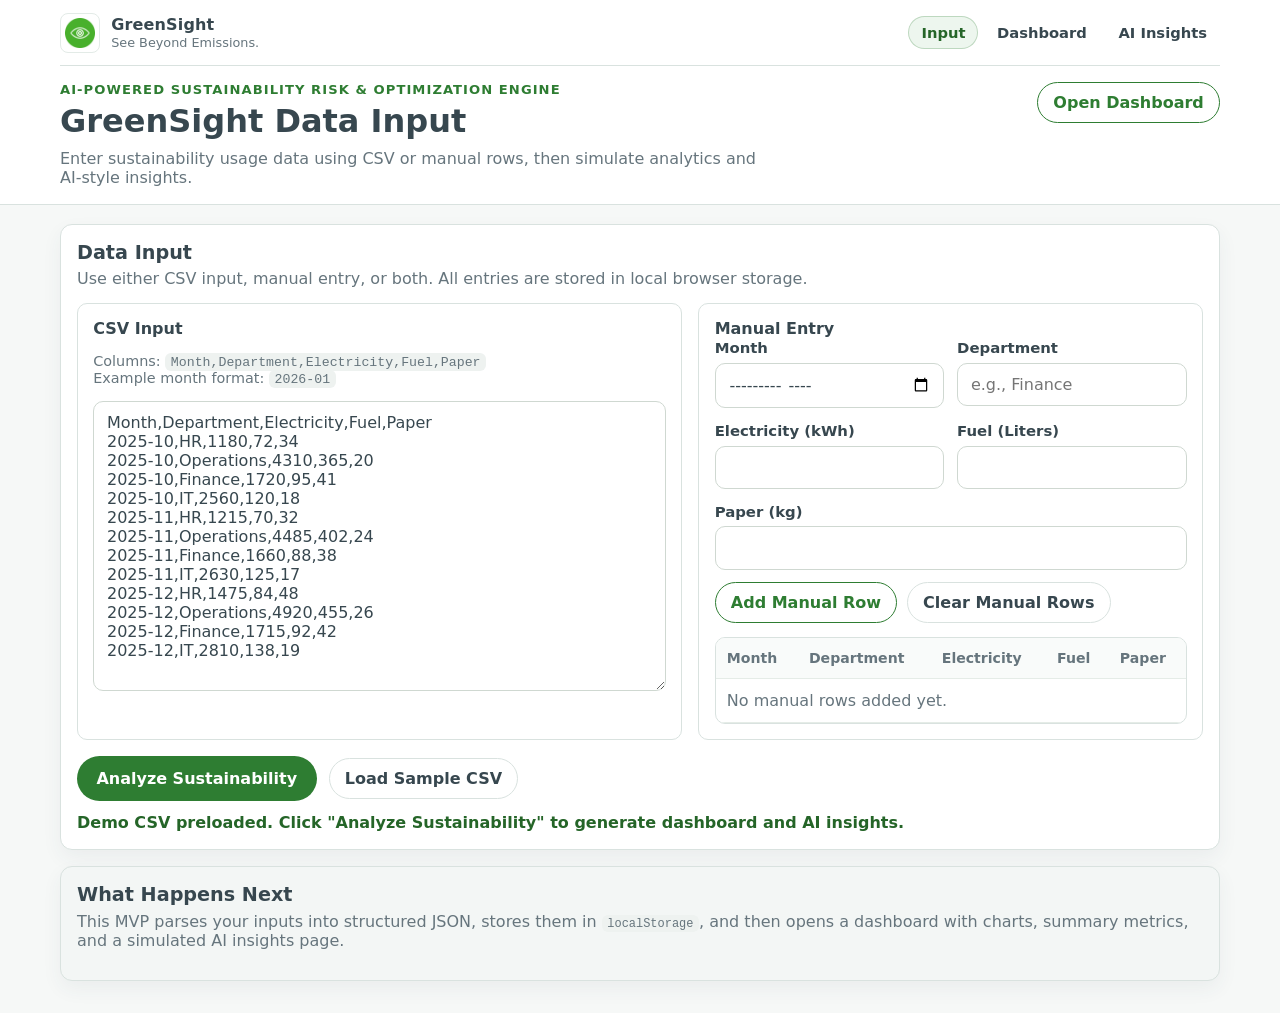
==== index.html @ 0e5b0929 "Initial Commit" ====
<!DOCTYPE html>
<html lang="en">
<head>
  <meta charset="UTF-8" />
  <meta name="viewport" content="width=device-width, initial-scale=1.0" />
  <title>GreenSight | Data Input</title>
  <link rel="stylesheet" href="style.css" />
</head>
<body class="page-input">
  <header class="site-header">
    <div class="container">
      <div class="brand-nav">
        <a href="index.html" class="brand-lockup" aria-label="GreenSight home">
          <img
            src="./logo.png"
            alt="GreenSight logo"
            class="brand-logo"
            onerror="this.onerror=null;this.src='./assets/logo.png';"
          />
          <span class="brand-copy">
            <span class="brand-name">GreenSight</span>
            <span class="brand-tagline">See Beyond Emissions.</span>
          </span>
        </a>
        <nav class="top-nav" aria-label="Primary">
          <a class="nav-link nav-link-input" href="index.html">Input</a>
          <a class="nav-link nav-link-dashboard" href="dashboard.html">Dashboard</a>
          <a class="nav-link nav-link-insights" href="ai-results.html">AI Insights</a>
        </nav>
      </div>

      <div class="header-inner">
        <div>
          <p class="eyebrow">AI-Powered Sustainability Risk & Optimization Engine</p>
          <h1>GreenSight Data Input</h1>
          <p class="subtitle">
            Enter sustainability usage data using CSV or manual rows, then simulate analytics and AI-style insights.
          </p>
        </div>
        <a class="btn btn-secondary" href="dashboard.html">Open Dashboard</a>
      </div>
    </div>
  </header>

  <main class="container">
    <section class="panel">
      <div class="section-heading">
        <h2>Data Input</h2>
        <p>Use either CSV input, manual entry, or both. All entries are stored in local browser storage.</p>
      </div>

      <div class="grid-2">
        <div class="card">
          <h3>CSV Input</h3>
          <p class="muted small">
            Columns: <code>Month,Department,Electricity,Fuel,Paper</code><br />
            Example month format: <code>2026-01</code>
          </p>
          <label for="csvInput" class="sr-only">CSV Input</label>
          <textarea
            id="csvInput"
            rows="14"
            placeholder="Month,Department,Electricity,Fuel,Paper&#10;2026-01,HR,1200,80,35&#10;2026-01,Operations,4200,350,22"
          ></textarea>
        </div>

        <div class="card">
          <h3>Manual Entry</h3>
          <form id="manualForm" novalidate>
            <div class="form-grid">
              <div>
                <label for="month">Month</label>
                <input id="month" name="month" type="month" required />
              </div>
              <div>
                <label for="department">Department</label>
                <input id="department" name="department" type="text" placeholder="e.g., Finance" required />
              </div>
              <div>
                <label for="electricity">Electricity (kWh)</label>
                <input id="electricity" name="electricity" type="number" min="0" step="0.01" required />
              </div>
              <div>
                <label for="fuel">Fuel (Liters)</label>
                <input id="fuel" name="fuel" type="number" min="0" step="0.01" required />
              </div>
              <div>
                <label for="paper">Paper (kg)</label>
                <input id="paper" name="paper" type="number" min="0" step="0.01" required />
              </div>
            </div>

            <div class="actions-row">
              <button type="button" id="addManualRowBtn" class="btn btn-secondary">Add Manual Row</button>
              <button type="button" id="clearManualRowsBtn" class="btn btn-ghost">Clear Manual Rows</button>
            </div>
          </form>

          <div class="mini-table-wrap">
            <table class="data-table compact" id="manualRowsTable">
              <thead>
                <tr>
                  <th>Month</th>
                  <th>Department</th>
                  <th>Electricity</th>
                  <th>Fuel</th>
                  <th>Paper</th>
                </tr>
              </thead>
              <tbody>
                <tr>
                  <td colspan="5" class="empty-cell">No manual rows added yet.</td>
                </tr>
              </tbody>
            </table>
          </div>
        </div>
      </div>

      <div class="toolbar">
        <button id="analyzeBtn" class="btn btn-primary btn-large">Analyze Sustainability</button>
        <button id="loadSampleBtn" class="btn btn-ghost">Load Sample CSV</button>
      </div>

      <div id="inputStatus" class="status-message" aria-live="polite"></div>
    </section>

    <section class="panel panel-soft">
      <div class="section-heading">
        <h2>What Happens Next</h2>
        <p>
          This MVP parses your inputs into structured JSON, stores them in <code>localStorage</code>, and then opens a dashboard
          with charts, summary metrics, and a simulated AI insights page.
        </p>
      </div>
    </section>
  </main>

  <script src="main.js" defer></script>
</body>
</html>
---- style.css ----
:root {
  --color-primary: #2e7d32;
  --color-primary-dark: #256528;
  --color-primary-soft: #edf6ee;
  --color-accent: #43a047;
  --color-warning: #f9a825;
  --color-bg: #f6f8f7;
  --color-surface: #ffffff;
  --color-surface-soft: #f3f6f5;
  --color-text: #37474f;
  --color-muted: #66757d;
  --color-border: #d9e2df;
  --color-danger: #c62828;
  --color-danger-soft: #ffebee;
  --color-shadow: 0 8px 20px rgba(55, 71, 79, 0.06);
  --radius: 12px;
  --radius-sm: 10px;
  --container: 1160px;
}

* {
  box-sizing: border-box;
}

html,
body {
  margin: 0;
  padding: 0;
  font-family: system-ui, -apple-system, BlinkMacSystemFont, "Segoe UI", Roboto, "Helvetica Neue", Arial, sans-serif;
  color: var(--color-text);
  background: var(--color-bg);
}

img,
canvas {
  max-width: 100%;
  display: block;
}

a {
  color: inherit;
  text-decoration: none;
}

code {
  background: #eef2f0;
  padding: 0.1rem 0.35rem;
  border-radius: 6px;
  font-size: 0.92em;
}

.container {
  width: min(var(--container), calc(100% - 2rem));
  margin: 0 auto;
}

.site-header {
  border-bottom: 1px solid var(--color-border);
  background: #fff;
}

.brand-nav {
  display: flex;
  align-items: center;
  justify-content: space-between;
  gap: 1rem;
  padding: 0.8rem 0 0.75rem;
  border-bottom: 1px solid var(--color-border);
}

.brand-lockup {
  display: inline-flex;
  align-items: center;
  gap: 0.7rem;
  min-width: 0;
}

.brand-logo {
  width: 40px;
  height: 40px;
  object-fit: contain;
  border-radius: 8px;
  background: #fff;
  border: 1px solid #e3ebe7;
  padding: 0.25rem;
}

.brand-copy {
  display: inline-flex;
  flex-direction: column;
  min-width: 0;
}

.brand-name {
  font-size: 1rem;
  font-weight: 800;
  color: var(--color-text);
  letter-spacing: 0.01em;
}

.brand-tagline {
  margin-top: 0.05rem;
  font-size: 0.8rem;
  color: var(--color-muted);
}

.top-nav {
  display: flex;
  align-items: center;
  gap: 0.35rem;
  flex-wrap: wrap;
}

.nav-link {
  display: inline-flex;
  align-items: center;
  justify-content: center;
  padding: 0.45rem 0.75rem;
  border-radius: 999px;
  color: var(--color-text);
  border: 1px solid transparent;
  font-weight: 600;
  font-size: 0.92rem;
  transition: background-color 140ms ease, border-color 140ms ease, color 140ms ease;
}

.nav-link:hover {
  background: #f3f7f4;
  border-color: #e0e8e4;
  color: var(--color-primary-dark);
}

.page-input .nav-link-input,
.page-dashboard .nav-link-dashboard,
.page-insights .nav-link-insights {
  background: var(--color-primary-soft);
  color: var(--color-primary-dark);
  border-color: rgba(46, 125, 50, 0.25);
}

.header-inner {
  padding: 1rem 0 1.05rem;
  display: flex;
  align-items: flex-start;
  justify-content: space-between;
  gap: 1rem;
}

.header-actions {
  display: flex;
  gap: 0.65rem;
  flex-wrap: wrap;
  justify-content: flex-end;
}

.eyebrow {
  margin: 0 0 0.35rem;
  color: var(--color-primary);
  font-size: 0.82rem;
  font-weight: 700;
  letter-spacing: 0.08em;
  text-transform: uppercase;
}

h1,
h2,
h3,
h4 {
  margin: 0;
  line-height: 1.2;
}

h1 {
  font-size: clamp(1.35rem, 2.6vw, 2rem);
}

h2 {
  font-size: 1.2rem;
}

h3 {
  font-size: 1rem;
}

.subtitle {
  margin: 0.5rem 0 0;
  color: var(--color-muted);
  max-width: 70ch;
}

main.container {
  padding: 1.2rem 0 2rem;
  display: grid;
  gap: 1rem;
}

.panel {
  background: var(--color-surface);
  border: 1px solid var(--color-border);
  border-radius: var(--radius);
  box-shadow: var(--color-shadow);
  padding: 1rem;
}

.panel-soft {
  background: var(--color-surface-soft);
}

.section-heading {
  margin-bottom: 0.9rem;
}

.section-heading p {
  margin: 0.35rem 0 0;
  color: var(--color-muted);
}

.grid-2 {
  display: grid;
  grid-template-columns: 1.2fr 1fr;
  gap: 1rem;
}

.card {
  border: 1px solid var(--color-border);
  background: #fff;
  border-radius: var(--radius-sm);
  padding: 0.95rem;
}

.muted {
  color: var(--color-muted);
}

.small {
  font-size: 0.9rem;
}

textarea,
input,
select,
button {
  font: inherit;
}

textarea,
input,
select {
  width: 100%;
  border: 1px solid #cfd8d1;
  border-radius: 10px;
  background: #fff;
  padding: 0.7rem 0.8rem;
  color: var(--color-text);
}

textarea:focus,
input:focus,
select:focus {
  outline: 2px solid rgba(46, 125, 50, 0.2);
  border-color: var(--color-primary);
}

label {
  display: inline-block;
  margin-bottom: 0.35rem;
  font-weight: 600;
  font-size: 0.93rem;
}

.form-grid {
  display: grid;
  grid-template-columns: 1fr 1fr;
  gap: 0.8rem;
}

.form-grid > div:last-child {
  grid-column: span 2;
}

.actions-row {
  display: flex;
  gap: 0.6rem;
  margin-top: 0.8rem;
  flex-wrap: wrap;
}

.toolbar {
  display: flex;
  align-items: center;
  gap: 0.75rem;
  flex-wrap: wrap;
  margin-top: 1rem;
}

.btn {
  display: inline-flex;
  align-items: center;
  justify-content: center;
  gap: 0.4rem;
  border-radius: 999px;
  border: 1px solid transparent;
  padding: 0.62rem 0.95rem;
  cursor: pointer;
  font-weight: 600;
  transition: background-color 140ms ease, border-color 140ms ease, color 140ms ease, transform 140ms ease;
}

.btn:hover {
  transform: translateY(-1px);
}

.btn:disabled {
  opacity: 0.65;
  cursor: not-allowed;
  transform: none;
}

.btn-primary {
  background: var(--color-primary);
  color: #fff;
}

.btn-primary:hover {
  background: var(--color-primary-dark);
}

.btn-secondary {
  background: #fff;
  color: var(--color-primary);
  border-color: var(--color-primary);
}

.btn-secondary:hover {
  background: #f4fbf5;
  border-color: var(--color-primary-dark);
  color: var(--color-primary-dark);
}

.btn-ghost {
  background: #fff;
  color: var(--color-text);
  border-color: var(--color-border);
}

.btn-large {
  padding: 0.75rem 1.15rem;
}

.status-message {
  min-height: 1.25rem;
  margin-top: 0.75rem;
  font-weight: 600;
}

.status-message.error {
  color: var(--color-danger);
}

.status-message.success {
  color: var(--color-primary-dark);
}

.metric-grid {
  display: grid;
  grid-template-columns: repeat(4, minmax(0, 1fr));
  gap: 0.8rem;
}

.dashboard-summary-grid {
  grid-template-columns: repeat(auto-fit, minmax(210px, 1fr));
}

.metric-card {
  background: #ffffff;
  border: 1px solid var(--color-border);
  border-radius: var(--radius-sm);
  padding: 0.95rem;
}

.metric-card .metric-label {
  font-size: 0.88rem;
  color: var(--color-muted);
  margin-bottom: 0.4rem;
}

.metric-card .metric-value {
  font-size: 1.25rem;
  font-weight: 700;
}

.metric-card .metric-note {
  margin-top: 0.35rem;
  color: var(--color-muted);
  font-size: 0.85rem;
}

.metric-card-icon .metric-card-head {
  display: flex;
  align-items: center;
  gap: 0.65rem;
}

.metric-icon {
  width: 2.1rem;
  height: 2.1rem;
  display: inline-flex;
  align-items: center;
  justify-content: center;
  font-size: 1.35rem;
  color: #54646c;
  background: #f2f4f5;
  border: 1px solid #dde4e7;
  border-radius: 10px;
  flex-shrink: 0;
}

.metric-icon-esg {
  width: 2.4rem;
  font-size: 0.9rem;
  font-weight: 800;
  letter-spacing: 0.06em;
  color: var(--color-primary-dark);
  background: #edf6ee;
  border-color: #cfe5d2;
}

.esg-kpi-card {
  border-color: rgba(46, 125, 50, 0.22);
  background: #fbfdfb;
}

.esg-kpi-meta {
  display: flex;
  align-items: center;
  justify-content: space-between;
  gap: 0.5rem;
  flex-wrap: wrap;
  margin-top: 0.55rem;
}

.esg-risk-badge {
  display: inline-flex;
  align-items: center;
  border-radius: 999px;
  padding: 0.22rem 0.58rem;
  font-size: 0.78rem;
  font-weight: 700;
  border: 1px solid transparent;
}

.esg-risk-badge.low {
  background: #ecfdf3;
  color: #166534;
  border-color: #bbf7d0;
}

.esg-risk-badge.moderate {
  background: #fffbeb;
  color: #92400e;
  border-color: #fcd34d;
}

.esg-risk-badge.high {
  background: #fef2f2;
  color: #991b1b;
  border-color: #fecaca;
}

.esg-trend-indicator {
  display: inline-flex;
  align-items: center;
  gap: 0.25rem;
  font-size: 0.78rem;
  color: var(--color-muted);
  font-weight: 600;
}

.esg-trend-indicator.up {
  color: #b91c1c;
}

.esg-trend-indicator.down {
  color: #166534;
}

.esg-breakdown-widget {
  margin-top: 0.95rem;
  border: 1px solid var(--color-border);
  border-radius: 12px;
  background: #fff;
  padding: 0.9rem;
}

.esg-breakdown-header {
  display: flex;
  align-items: flex-start;
  justify-content: space-between;
  gap: 0.9rem;
  flex-wrap: wrap;
  margin-bottom: 0.8rem;
}

.esg-breakdown-header h3 {
  font-size: 1rem;
}

.esg-breakdown-header p {
  margin: 0.3rem 0 0;
  color: var(--color-muted);
  font-size: 0.88rem;
}

.esg-breakdown-summary {
  display: inline-flex;
  flex-direction: column;
  align-items: flex-end;
  gap: 0.1rem;
}

.esg-breakdown-score {
  font-weight: 800;
  font-size: 1.05rem;
}

.esg-breakdown-level {
  font-size: 0.83rem;
  color: var(--color-muted);
}

.esg-pillar-list {
  display: grid;
  gap: 0.7rem;
}

.esg-pillar-row {
  border: 1px solid #edf2ee;
  border-radius: 10px;
  padding: 0.65rem 0.75rem;
  background: #fcfefd;
}

.esg-pillar-meta {
  display: flex;
  align-items: center;
  justify-content: space-between;
  gap: 0.75rem;
  font-size: 0.9rem;
}

.esg-pillar-name {
  font-weight: 600;
}

.esg-pillar-score {
  font-weight: 700;
}

.esg-pillar-bar {
  margin-top: 0.45rem;
  height: 8px;
  width: 100%;
  border-radius: 999px;
  background: #edf2ee;
  overflow: hidden;
}

.esg-pillar-fill {
  display: block;
  height: 100%;
  border-radius: 999px;
  background: linear-gradient(90deg, #66bb6a 0%, #2e7d32 100%);
}

.esg-pillar-detail {
  margin-top: 0.35rem;
  font-size: 0.8rem;
  color: var(--color-muted);
}

.table-wrap {
  overflow: auto;
}

.data-table {
  width: 100%;
  border-collapse: collapse;
  min-width: 640px;
}

.data-table.compact {
  min-width: 0;
}

.data-table th,
.data-table td {
  padding: 0.75rem 0.7rem;
  border-bottom: 1px solid #e5ece7;
  text-align: left;
  vertical-align: top;
}

.data-table th {
  font-size: 0.88rem;
  color: var(--color-muted);
  font-weight: 700;
  background: #f9fbfa;
}

.data-table tbody tr:hover {
  background: #fbfdfb;
}

.mini-table-wrap {
  margin-top: 0.85rem;
  border: 1px solid var(--color-border);
  border-radius: 10px;
  overflow: auto;
}

.empty-cell {
  text-align: center;
  color: var(--color-muted);
}

.chart-card {
  border: 1px solid var(--color-border);
  border-radius: var(--radius-sm);
  padding: 0.8rem;
  background: #fff;
  min-height: 320px;
}

.executive-summary-card {
  border: 1px solid var(--color-border);
  border-left: 6px solid var(--color-primary);
  border-radius: 14px;
  background: #fff;
  padding: 1rem;
}

.executive-summary-improving {
  border-left-color: #2e7d32;
  background: #f7fbf7;
}

.executive-summary-stable {
  border-left-color: var(--color-warning);
  background: #fffaf0;
}

.executive-summary-deteriorating {
  border-left-color: var(--color-danger);
  background: #fff6f6;
}

.executive-summary-header {
  display: flex;
  align-items: flex-start;
  justify-content: space-between;
  gap: 0.9rem;
}

.executive-summary-kicker {
  margin: 0;
  font-size: 0.78rem;
  letter-spacing: 0.06em;
  text-transform: uppercase;
  color: var(--color-muted);
  font-weight: 700;
}

.executive-summary-headline {
  margin: 0.4rem 0 0;
  line-height: 1.4;
  color: #1f2937;
}

.executive-summary-list {
  margin: 0.85rem 0 0;
  padding-left: 1.1rem;
  color: #374151;
  display: grid;
  gap: 0.45rem;
}

.executive-summary-list li {
  line-height: 1.45;
}

.executive-rating-badge {
  display: inline-flex;
  flex-direction: column;
  align-items: center;
  justify-content: center;
  min-width: 90px;
  border-radius: 12px;
  border: 1px solid var(--color-border);
  padding: 0.5rem 0.65rem;
  background: #fff;
  flex-shrink: 0;
}

.executive-rating-grade {
  font-size: 1.35rem;
  font-weight: 800;
  line-height: 1;
}

.executive-rating-label {
  margin-top: 0.2rem;
  font-size: 0.75rem;
  font-weight: 700;
  text-transform: uppercase;
  letter-spacing: 0.04em;
}

.executive-rating-badge.rating-a {
  color: #166534;
  background: #ecfdf3;
  border-color: #bbf7d0;
}

.executive-rating-badge.rating-b {
  color: #92400e;
  background: #fffbeb;
  border-color: #fcd34d;
}

.executive-rating-badge.rating-c {
  color: #9a3412;
  background: #fff7ed;
  border-color: #fdba74;
}

.executive-rating-badge.rating-d {
  color: #991b1b;
  background: #fef2f2;
  border-color: #fca5a5;
}

.chart-title {
  margin: 0 0 0.65rem;
  font-size: 0.95rem;
  color: var(--color-text);
}

.chart-card canvas {
  width: 100% !important;
  height: 100% !important;
}

.chart-canvas-wrap {
  position: relative;
  width: 100%;
}

.chart-canvas-wrap-md {
  height: 280px;
}

.chart-canvas-wrap-lg {
  height: 320px;
}

.dashboard-chart-grid {
  display: grid;
  grid-template-columns: repeat(2, minmax(0, 1fr));
  gap: 0.9rem;
}

.chart-span-2 {
  grid-column: span 2;
}

.dashboard-chart-grid .chart-card:not(.chart-span-2) {
  min-height: 0;
}

.flag-empty {
  border: 1px dashed #e4b8b8;
  background: #fff;
  border-radius: 12px;
  padding: 0.9rem;
  color: #7f1d1d;
}

.flag-empty p {
  margin: 0;
}

.flag-list {
  display: grid;
  gap: 0.75rem;
  margin-top: 0.7rem;
}

.flag-card {
  border: 1px solid #ef9a9a;
  border-left: 4px solid var(--color-danger);
  background: #fffafa;
  border-radius: 12px;
  padding: 0.85rem 0.95rem;
}

.flag-card-head {
  display: flex;
  align-items: center;
  justify-content: space-between;
  gap: 0.75rem;
  flex-wrap: wrap;
}

.flag-card-title {
  display: flex;
  align-items: center;
  gap: 0.55rem;
}

.flag-card-title h3 {
  font-size: 1rem;
}

.warning-icon {
  width: 1.4rem;
  height: 1.4rem;
  border-radius: 999px;
  background: #fde8e8;
  border: 1px solid #f8b4b4;
  color: #b91c1c;
  display: inline-flex;
  align-items: center;
  justify-content: center;
  font-weight: 700;
  line-height: 1;
}

.warning-badge {
  display: inline-flex;
  align-items: center;
  border-radius: 999px;
  padding: 0.22rem 0.6rem;
  font-size: 0.78rem;
  font-weight: 700;
  color: #991b1b;
  background: #fef2f2;
  border: 1px solid #fecaca;
}

.flag-metric {
  margin: 0.45rem 0 0;
  color: #4b5563;
}

.flag-metric strong {
  color: #7f1d1d;
}

.insight-list {
  list-style: none;
  padding: 0;
  margin: 0;
  display: grid;
  gap: 0.7rem;
}

.insight-list li {
  border: 1px solid var(--color-border);
  background: #fff;
  border-radius: 10px;
  padding: 0.85rem 0.95rem;
  position: relative;
  padding-left: 2.4rem;
}

.insight-list li::before {
  content: "!";
  position: absolute;
  left: 0.9rem;
  top: 0.78rem;
  width: 1rem;
  height: 1rem;
  border-radius: 50%;
  display: inline-flex;
  align-items: center;
  justify-content: center;
  font-size: 0.75rem;
  font-weight: 700;
  background: #fff4cc;
  color: #8a6d00;
  border: 1px solid #f2da74;
}

.recommendation-grid {
  display: grid;
  grid-template-columns: repeat(2, minmax(0, 1fr));
  gap: 0.8rem;
}

.recommendation-card {
  border: 1px solid var(--color-border);
  border-radius: 12px;
  background: #fff;
  padding: 0.9rem;
}

.recommendation-card h3 {
  margin-bottom: 0.35rem;
}

.recommendation-meta {
  color: var(--color-muted);
  font-size: 0.86rem;
  margin-top: 0.45rem;
}

.badge {
  display: inline-block;
  font-size: 0.76rem;
  font-weight: 700;
  color: var(--color-primary-dark);
  background: var(--color-primary-soft);
  border: 1px solid rgba(46, 125, 50, 0.15);
  border-radius: 999px;
  padding: 0.2rem 0.5rem;
  margin-bottom: 0.45rem;
}

.row-flagged {
  background: var(--color-danger-soft);
}

.row-flagged td:first-child {
  font-weight: 700;
  color: #8f1d1d;
}

.status-pill {
  display: inline-flex;
  align-items: center;
  border-radius: 999px;
  padding: 0.2rem 0.55rem;
  font-size: 0.8rem;
  font-weight: 700;
}

.status-pill.ok {
  background: #ecfdf3;
  color: #166534;
  border: 1px solid #c7f1d5;
}

.status-pill.alert {
  background: #fef2f2;
  color: #991b1b;
  border: 1px solid #fecaca;
}

.empty-state {
  border: 1px dashed var(--color-border);
  border-radius: 12px;
  background: #fff;
  padding: 1rem;
  color: var(--color-muted);
}

.empty-state p {
  margin: 0 0 0.8rem;
}

.sr-only {
  position: absolute;
  width: 1px;
  height: 1px;
  padding: 0;
  margin: -1px;
  overflow: hidden;
  clip: rect(0, 0, 0, 0);
  white-space: nowrap;
  border: 0;
}

@media (max-width: 980px) {
  .grid-2 {
    grid-template-columns: 1fr;
  }

  .metric-grid {
    grid-template-columns: repeat(2, minmax(0, 1fr));
  }

  .recommendation-grid {
    grid-template-columns: 1fr;
  }

  .dashboard-chart-grid {
    grid-template-columns: 1fr;
  }

  .chart-span-2 {
    grid-column: auto;
  }

  .chart-canvas-wrap-lg {
    height: 300px;
  }
}

@media (max-width: 700px) {
  .brand-nav {
    flex-direction: column;
    align-items: stretch;
    gap: 0.75rem;
  }

  .brand-lockup {
    width: 100%;
  }

  .top-nav {
    width: 100%;
    justify-content: flex-start;
  }

  .header-inner {
    flex-direction: column;
    align-items: stretch;
  }

  .header-actions {
    justify-content: flex-start;
  }

  .form-grid {
    grid-template-columns: 1fr;
  }

  .form-grid > div:last-child {
    grid-column: auto;
  }

  .metric-grid {
    grid-template-columns: 1fr;
  }

  .executive-summary-header {
    flex-direction: column;
    align-items: stretch;
  }

  .executive-rating-badge {
    align-self: flex-start;
  }

  .esg-breakdown-summary {
    align-items: flex-start;
  }

  .data-table {
    min-width: 560px;
  }
}
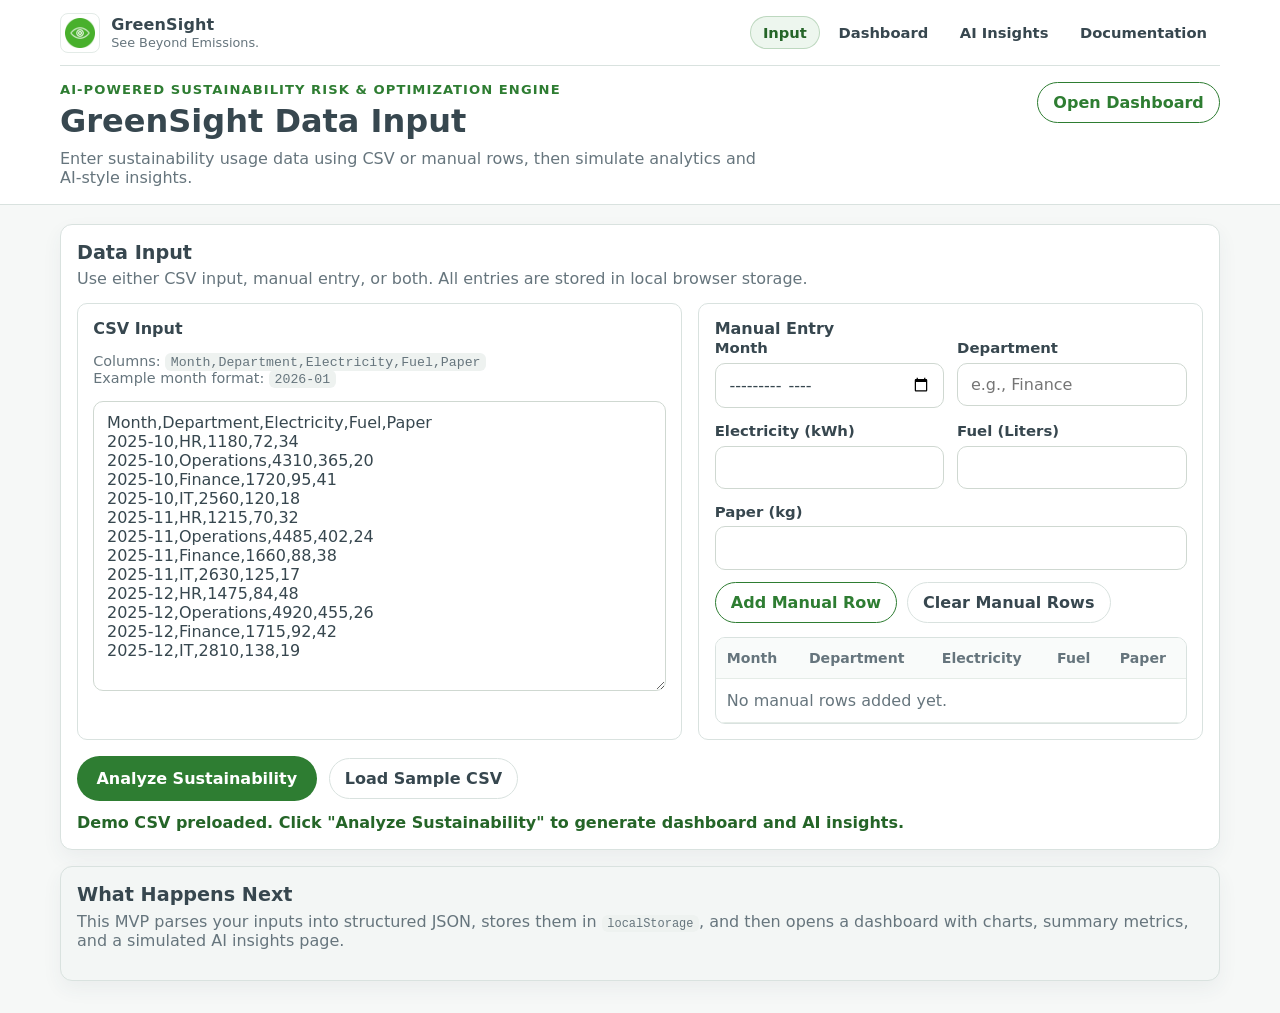
==== commit ba0bd684: "add documentation" ====
--- a/index.html
+++ b/index.html
@@ -26,6 +26,7 @@
           <a class="nav-link nav-link-input" href="index.html">Input</a>
           <a class="nav-link nav-link-dashboard" href="dashboard.html">Dashboard</a>
           <a class="nav-link nav-link-insights" href="ai-results.html">AI Insights</a>
+          <a class="nav-link nav-link-docs" href="documentation.html">Documentation</a>
         </nav>
       </div>
 
--- a/style.css
+++ b/style.css
@@ -132,7 +132,8 @@
 
 .page-input .nav-link-input,
 .page-dashboard .nav-link-dashboard,
-.page-insights .nav-link-insights {
+.page-insights .nav-link-insights,
+.page-documentation .nav-link-docs {
   background: var(--color-primary-soft);
   color: var(--color-primary-dark);
   border-color: rgba(46, 125, 50, 0.25);
@@ -204,6 +205,122 @@
 
 .panel-soft {
   background: var(--color-surface-soft);
+}
+
+.docs-page {
+  gap: 1rem;
+}
+
+.doc-hero {
+  border-color: rgba(46, 125, 50, 0.18);
+}
+
+.doc-hero-brand {
+  display: flex;
+  align-items: center;
+  gap: 0.85rem;
+  margin-bottom: 0.8rem;
+}
+
+.doc-hero-logo {
+  width: 56px;
+  height: 56px;
+  object-fit: contain;
+  border-radius: 10px;
+  border: 1px solid var(--color-border);
+  background: #fff;
+  padding: 0.3rem;
+}
+
+.doc-tagline {
+  margin: 0.25rem 0 0;
+  color: var(--color-primary-dark);
+  font-weight: 600;
+}
+
+.doc-hero-copy {
+  margin: 0.55rem 0 0;
+  color: var(--color-text);
+  line-height: 1.5;
+  max-width: 78ch;
+}
+
+.doc-two-col {
+  display: grid;
+  grid-template-columns: repeat(2, minmax(0, 1fr));
+  gap: 0.8rem;
+}
+
+.doc-three-col {
+  display: grid;
+  grid-template-columns: repeat(3, minmax(0, 1fr));
+  gap: 0.8rem;
+}
+
+.doc-card-grid {
+  display: grid;
+  grid-template-columns: repeat(3, minmax(0, 1fr));
+  gap: 0.8rem;
+}
+
+.doc-card-lite,
+.doc-feature-card {
+  border: 1px solid var(--color-border);
+  border-radius: 10px;
+  background: #fff;
+  padding: 0.9rem;
+}
+
+.doc-card-lite h3,
+.doc-feature-card h3 {
+  margin-bottom: 0.4rem;
+}
+
+.doc-card-lite p,
+.doc-feature-card p {
+  margin: 0;
+  color: var(--color-muted);
+  line-height: 1.45;
+}
+
+.doc-list {
+  margin: 0;
+  padding-left: 1.1rem;
+  display: grid;
+  gap: 0.35rem;
+}
+
+.doc-list li {
+  line-height: 1.4;
+}
+
+.doc-roadmap {
+  margin-top: 0.25rem;
+}
+
+.doc-steps {
+  margin: 0;
+  padding-left: 1.1rem;
+  display: grid;
+  gap: 0.75rem;
+}
+
+.doc-steps li {
+  border: 1px solid var(--color-border);
+  background: #fff;
+  border-radius: 10px;
+  padding: 0.85rem 0.9rem;
+}
+
+.doc-steps h3 {
+  margin: 0 0 0.35rem;
+  font-size: 0.98rem;
+}
+
+.doc-steps p {
+  margin: 0;
+  color: var(--color-muted);
+  line-height: 1.45;
 }
 
 .section-heading {
@@ -997,6 +1114,15 @@
     grid-template-columns: 1fr;
   }
 
+  .doc-card-grid,
+  .doc-three-col {
+    grid-template-columns: 1fr;
+  }
+
+  .doc-two-col {
+    grid-template-columns: 1fr;
+  }
+
   .chart-span-2 {
     grid-column: auto;
   }
@@ -1022,6 +1148,10 @@
     justify-content: flex-start;
   }
 
+  .doc-hero-brand {
+    align-items: flex-start;
+  }
+
   .header-inner {
     flex-direction: column;
     align-items: stretch;
